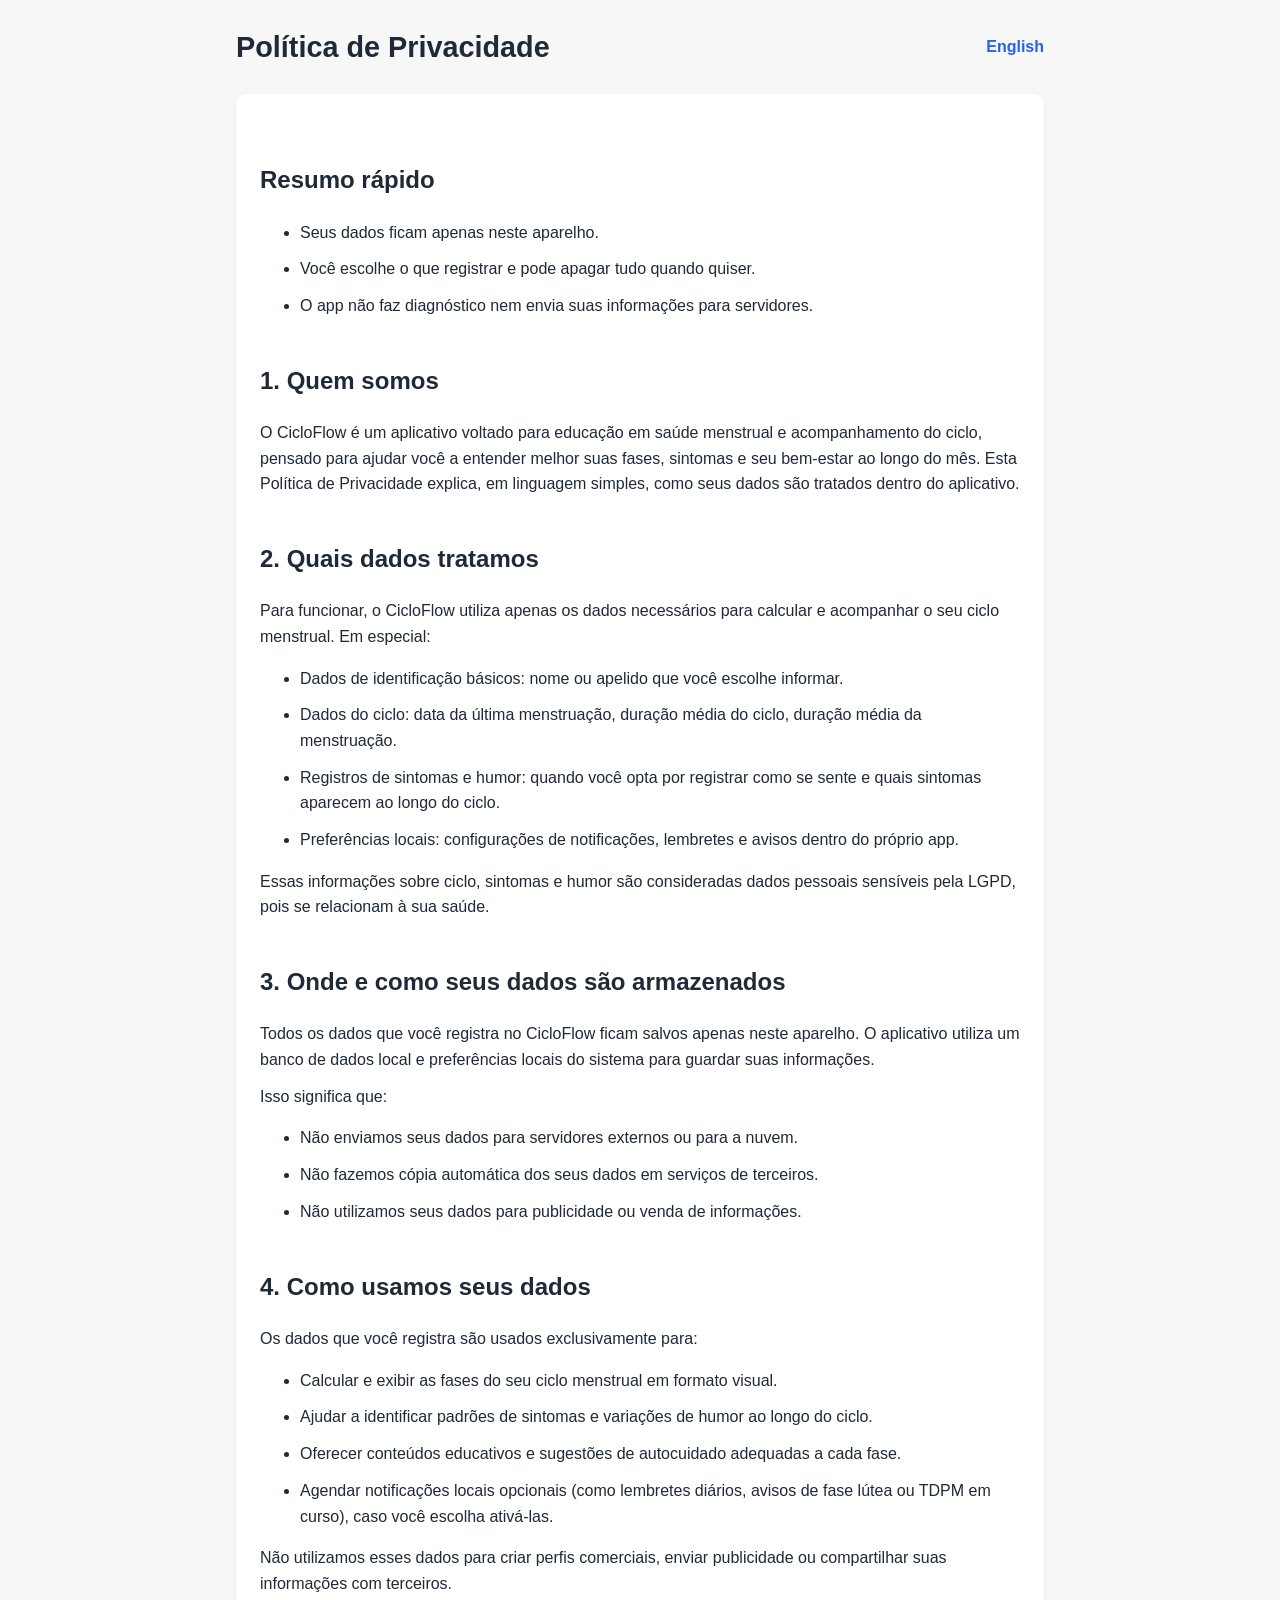
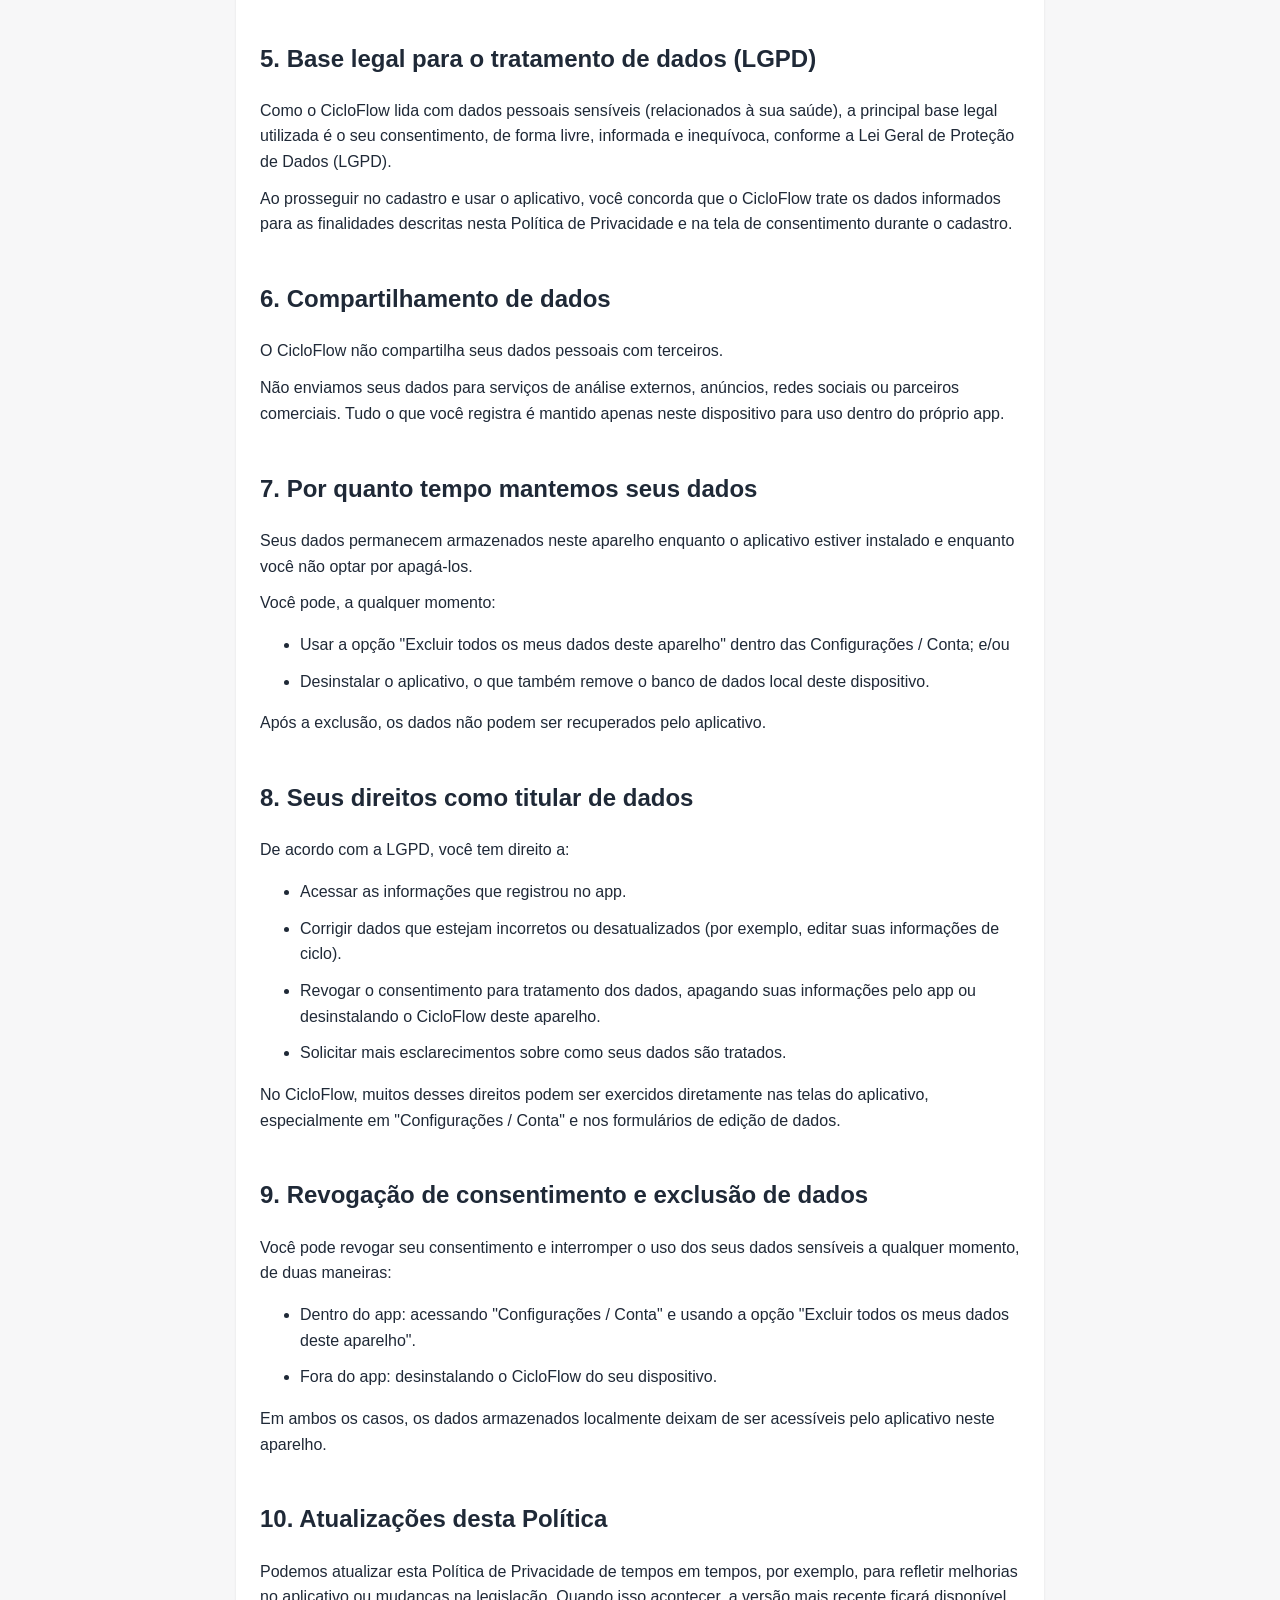
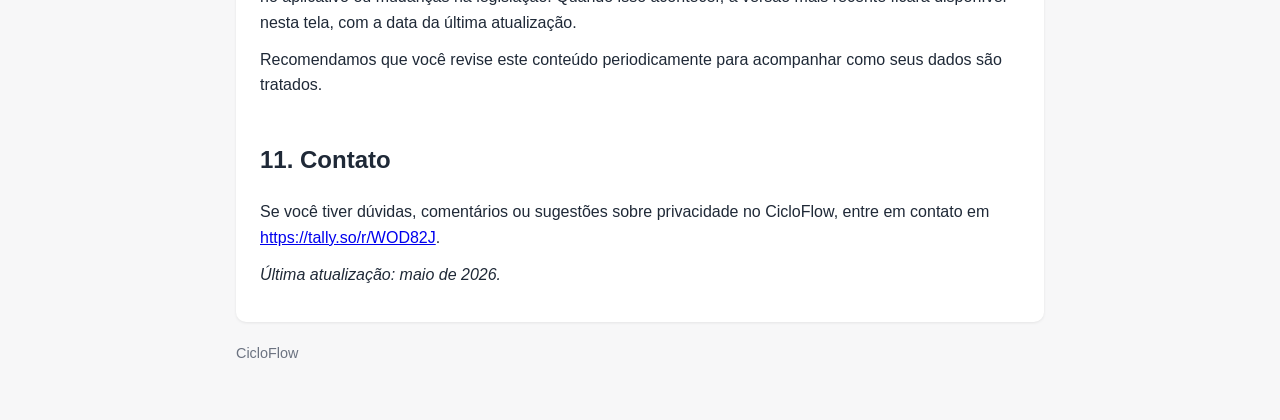
==== privacy/pt.html @ c600f97e "add privacy page" ====
<!DOCTYPE html>
<html lang="pt">
  <head>
    <meta charset="UTF-8" />
    <meta name="viewport" content="width=device-width, initial-scale=1.0" />
    <title>Política de Privacidade | CicloFlow</title>
    <link rel="stylesheet" href="../assets/style.css" />
  </head>
  <body>
    <main class="policy-container">
      <header class="policy-header">
        <h1>Política de Privacidade</h1>
        <a class="lang-switch" href="./en.html">English</a>
      </header>

      <article class="policy-content">
        <h2>Resumo rápido</h2>
        <ul>
          <li>Seus dados ficam apenas neste aparelho.</li>
          <li>Você escolhe o que registrar e pode apagar tudo quando quiser.</li>
          <li>O app não faz diagnóstico nem envia suas informações para servidores.</li>
        </ul>

        <h2>1. Quem somos</h2>
        <p>
          O CicloFlow é um aplicativo voltado para educação em saúde menstrual e
          acompanhamento do ciclo, pensado para ajudar você a entender melhor
          suas fases, sintomas e seu bem-estar ao longo do mês. Esta Política de
          Privacidade explica, em linguagem simples, como seus dados são
          tratados dentro do aplicativo.
        </p>

        <h2>2. Quais dados tratamos</h2>
        <p>
          Para funcionar, o CicloFlow utiliza apenas os dados necessários para
          calcular e acompanhar o seu ciclo menstrual. Em especial:
        </p>
        <ul>
          <li>Dados de identificação básicos: nome ou apelido que você escolhe informar.</li>
          <li>
            Dados do ciclo: data da última menstruação, duração média do ciclo,
            duração média da menstruação.
          </li>
          <li>
            Registros de sintomas e humor: quando você opta por registrar como
            se sente e quais sintomas aparecem ao longo do ciclo.
          </li>
          <li>
            Preferências locais: configurações de notificações, lembretes e
            avisos dentro do próprio app.
          </li>
        </ul>
        <p>
          Essas informações sobre ciclo, sintomas e humor são consideradas dados
          pessoais sensíveis pela LGPD, pois se relacionam à sua saúde.
        </p>

        <h2>3. Onde e como seus dados são armazenados</h2>
        <p>
          Todos os dados que você registra no CicloFlow ficam salvos apenas
          neste aparelho. O aplicativo utiliza um banco de dados local e
          preferências locais do sistema para guardar suas informações.
        </p>
        <p>Isso significa que:</p>
        <ul>
          <li>Não enviamos seus dados para servidores externos ou para a nuvem.</li>
          <li>Não fazemos cópia automática dos seus dados em serviços de terceiros.</li>
          <li>Não utilizamos seus dados para publicidade ou venda de informações.</li>
        </ul>

        <h2>4. Como usamos seus dados</h2>
        <p>Os dados que você registra são usados exclusivamente para:</p>
        <ul>
          <li>Calcular e exibir as fases do seu ciclo menstrual em formato visual.</li>
          <li>
            Ajudar a identificar padrões de sintomas e variações de humor ao
            longo do ciclo.
          </li>
          <li>
            Oferecer conteúdos educativos e sugestões de autocuidado adequadas a
            cada fase.
          </li>
          <li>
            Agendar notificações locais opcionais (como lembretes diários,
            avisos de fase lútea ou TDPM em curso), caso você escolha ativá-las.
          </li>
        </ul>
        <p>
          Não utilizamos esses dados para criar perfis comerciais, enviar
          publicidade ou compartilhar suas informações com terceiros.
        </p>

        <h2>5. Base legal para o tratamento de dados (LGPD)</h2>
        <p>
          Como o CicloFlow lida com dados pessoais sensíveis (relacionados à sua
          saúde), a principal base legal utilizada é o seu consentimento, de
          forma livre, informada e inequívoca, conforme a Lei Geral de Proteção
          de Dados (LGPD).
        </p>
        <p>
          Ao prosseguir no cadastro e usar o aplicativo, você concorda que o
          CicloFlow trate os dados informados para as finalidades descritas
          nesta Política de Privacidade e na tela de consentimento durante o
          cadastro.
        </p>

        <h2>6. Compartilhamento de dados</h2>
        <p>O CicloFlow não compartilha seus dados pessoais com terceiros.</p>
        <p>
          Não enviamos seus dados para serviços de análise externos, anúncios,
          redes sociais ou parceiros comerciais. Tudo o que você registra é
          mantido apenas neste dispositivo para uso dentro do próprio app.
        </p>

        <h2>7. Por quanto tempo mantemos seus dados</h2>
        <p>
          Seus dados permanecem armazenados neste aparelho enquanto o aplicativo
          estiver instalado e enquanto você não optar por apagá-los.
        </p>
        <p>Você pode, a qualquer momento:</p>
        <ul>
          <li>
            Usar a opção "Excluir todos os meus dados deste aparelho" dentro das
            Configurações / Conta; e/ou
          </li>
          <li>
            Desinstalar o aplicativo, o que também remove o banco de dados local
            deste dispositivo.
          </li>
        </ul>
        <p>Após a exclusão, os dados não podem ser recuperados pelo aplicativo.</p>

        <h2>8. Seus direitos como titular de dados</h2>
        <p>De acordo com a LGPD, você tem direito a:</p>
        <ul>
          <li>Acessar as informações que registrou no app.</li>
          <li>
            Corrigir dados que estejam incorretos ou desatualizados (por
            exemplo, editar suas informações de ciclo).
          </li>
          <li>
            Revogar o consentimento para tratamento dos dados, apagando suas
            informações pelo app ou desinstalando o CicloFlow deste aparelho.
          </li>
          <li>Solicitar mais esclarecimentos sobre como seus dados são tratados.</li>
        </ul>
        <p>
          No CicloFlow, muitos desses direitos podem ser exercidos diretamente
          nas telas do aplicativo, especialmente em "Configurações / Conta" e
          nos formulários de edição de dados.
        </p>

        <h2>9. Revogação de consentimento e exclusão de dados</h2>
        <p>
          Você pode revogar seu consentimento e interromper o uso dos seus dados
          sensíveis a qualquer momento, de duas maneiras:
        </p>
        <ul>
          <li>
            Dentro do app: acessando "Configurações / Conta" e usando a opção
            "Excluir todos os meus dados deste aparelho".
          </li>
          <li>Fora do app: desinstalando o CicloFlow do seu dispositivo.</li>
        </ul>
        <p>
          Em ambos os casos, os dados armazenados localmente deixam de ser
          acessíveis pelo aplicativo neste aparelho.
        </p>

        <h2>10. Atualizações desta Política</h2>
        <p>
          Podemos atualizar esta Política de Privacidade de tempos em tempos,
          por exemplo, para refletir melhorias no aplicativo ou mudanças na
          legislação. Quando isso acontecer, a versão mais recente ficará
          disponível nesta tela, com a data da última atualização.
        </p>
        <p>
          Recomendamos que você revise este conteúdo periodicamente para
          acompanhar como seus dados são tratados.
        </p>

        <h2>11. Contato</h2>
        <p>
          Se você tiver dúvidas, comentários ou sugestões sobre privacidade no
          CicloFlow, entre em contato em
          <a href="https://tally.so/r/WOD82J">https://tally.so/r/WOD82J</a>.
        </p>

        <p><em>Última atualização: maio de 2026.</em></p>
      </article>

      <footer class="policy-footer">
        <p>CicloFlow</p>
      </footer>
    </main>
  </body>
</html>
---- assets/style.css ----
:root {
  color-scheme: light dark;
}

* {
  box-sizing: border-box;
}

body {
  margin: 0;
  font-family: -apple-system, BlinkMacSystemFont, "Segoe UI", Roboto, Oxygen,
    Ubuntu, Cantarell, "Helvetica Neue", Arial, sans-serif;
  line-height: 1.6;
  background: #f7f7f8;
  color: #1f2937;
}

.policy-container {
  max-width: 840px;
  margin: 0 auto;
  padding: 24px 16px 40px;
}

.policy-header {
  display: flex;
  align-items: center;
  justify-content: space-between;
  gap: 12px;
  margin-bottom: 24px;
}

.policy-header h1 {
  margin: 0;
  font-size: 1.8rem;
}

.lang-switch {
  display: inline-block;
  text-decoration: none;
  font-weight: 600;
  color: #2563eb;
}

.lang-switch:hover {
  text-decoration: underline;
}

.policy-content {
  background: #ffffff;
  border-radius: 10px;
  padding: 24px;
  box-shadow: 0 1px 3px rgba(0, 0, 0, 0.08);
}

.policy-content h2 {
  margin-top: 1.8em;
}

.policy-content p,
.policy-content li {
  margin: 0.7em 0;
}

.policy-footer {
  margin-top: 20px;
  font-size: 0.9rem;
  color: #6b7280;
}

@media (prefers-color-scheme: dark) {
  body {
    background: #0b1220;
    color: #e5e7eb;
  }

  .policy-content {
    background: #111827;
    box-shadow: none;
    border: 1px solid #1f2937;
  }

  .lang-switch {
    color: #93c5fd;
  }

  .policy-footer {
    color: #9ca3af;
  }
}
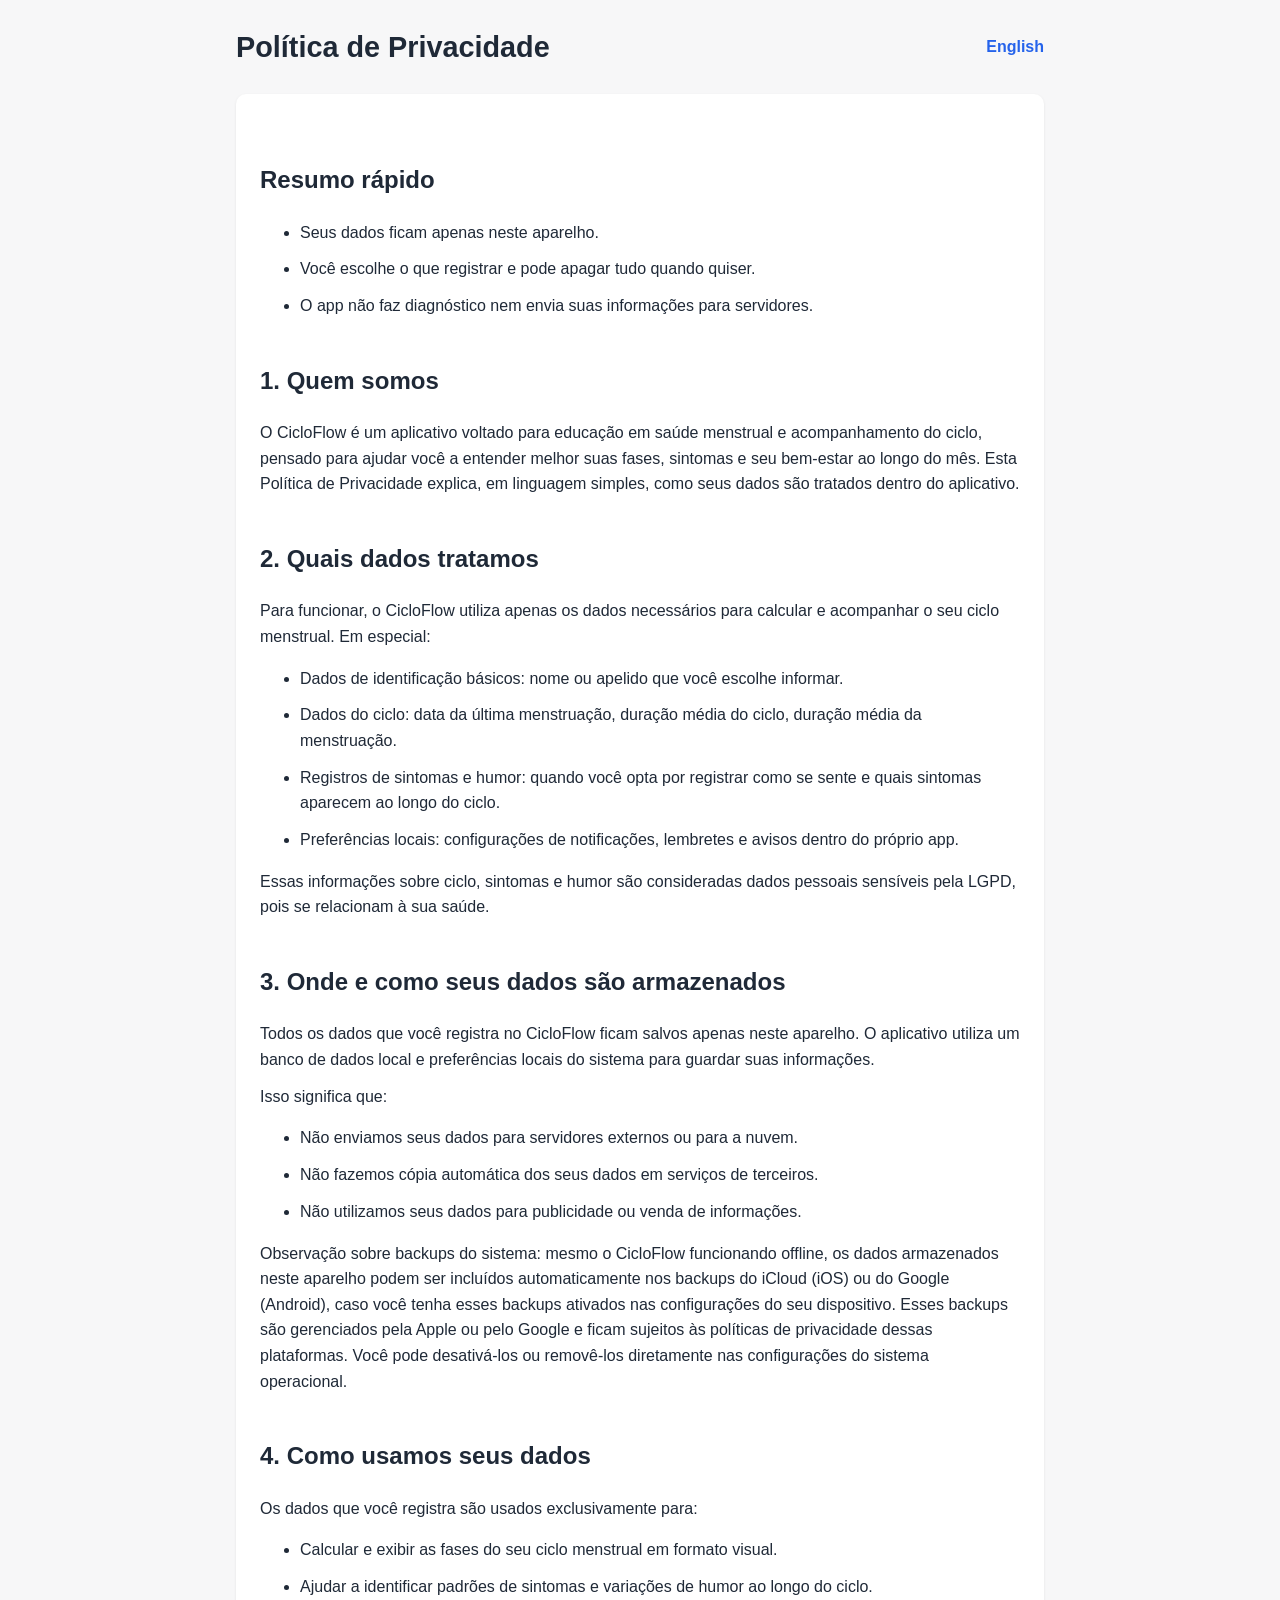
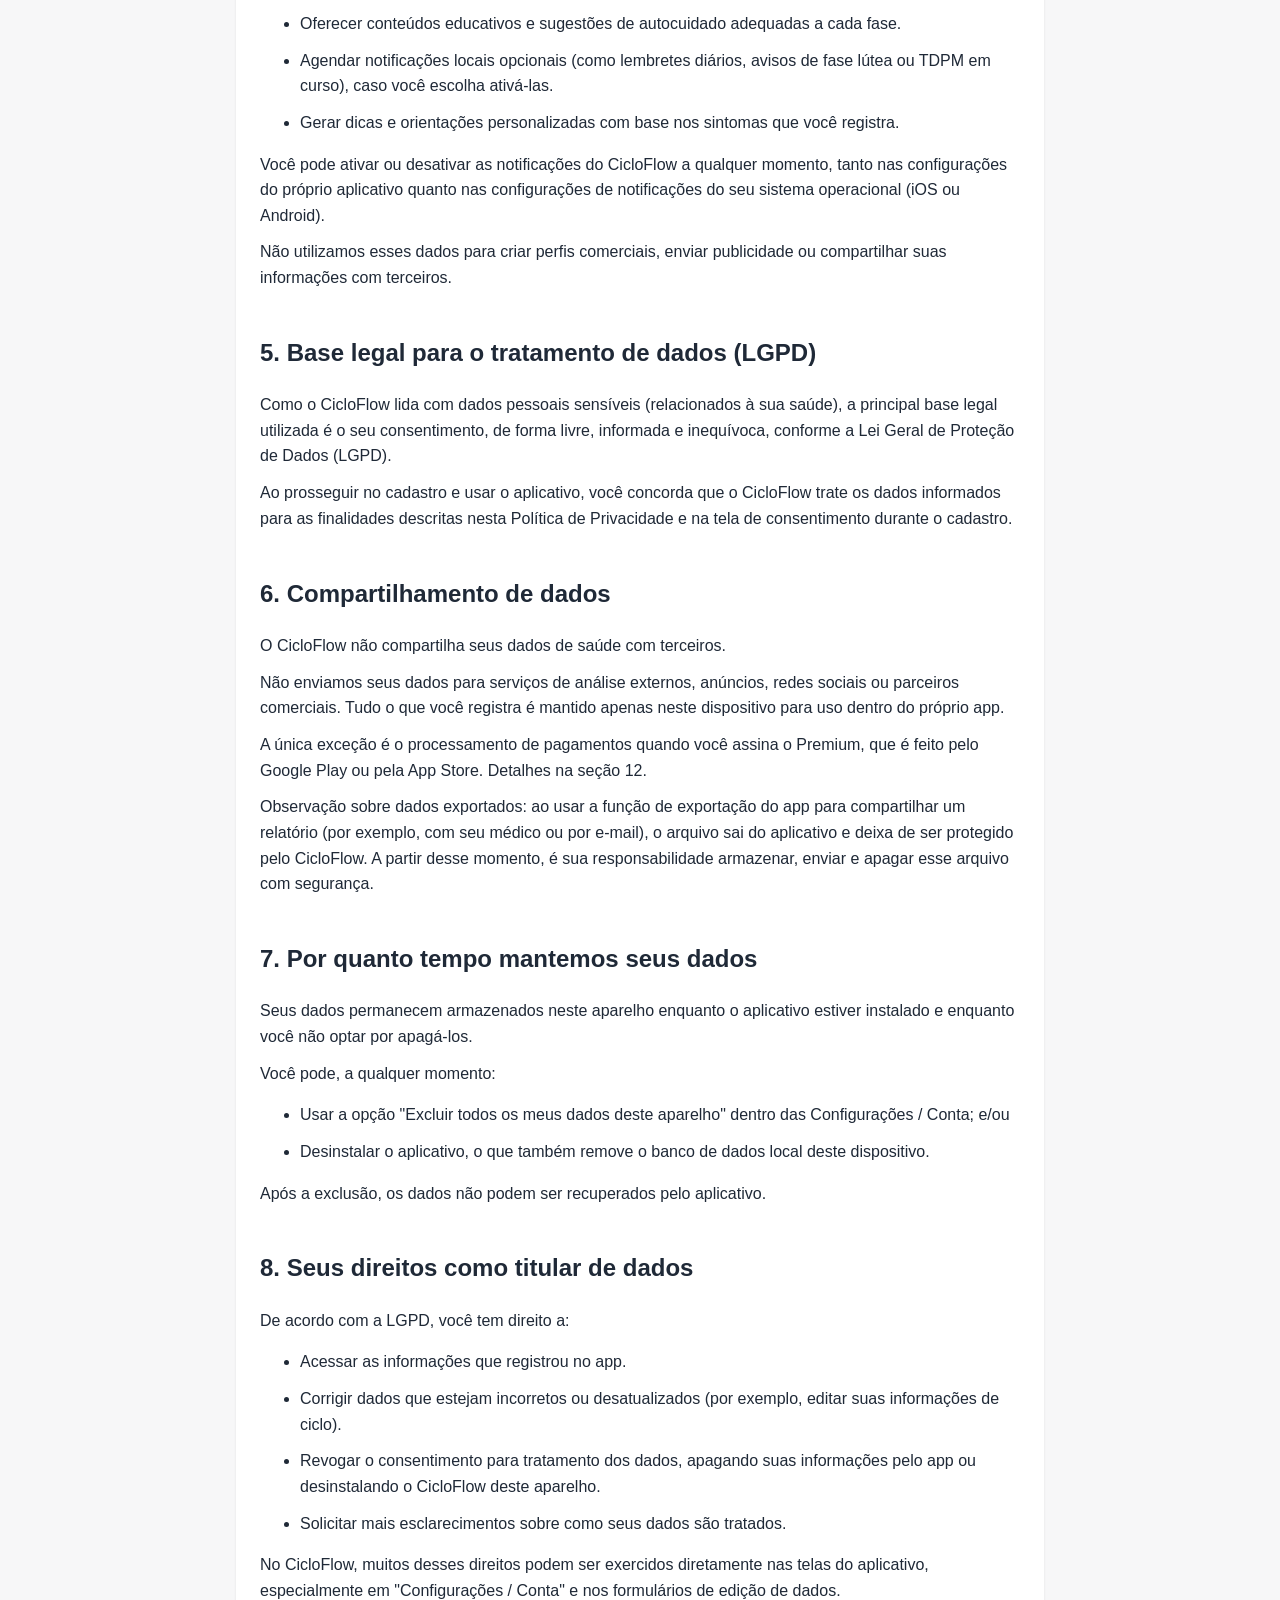
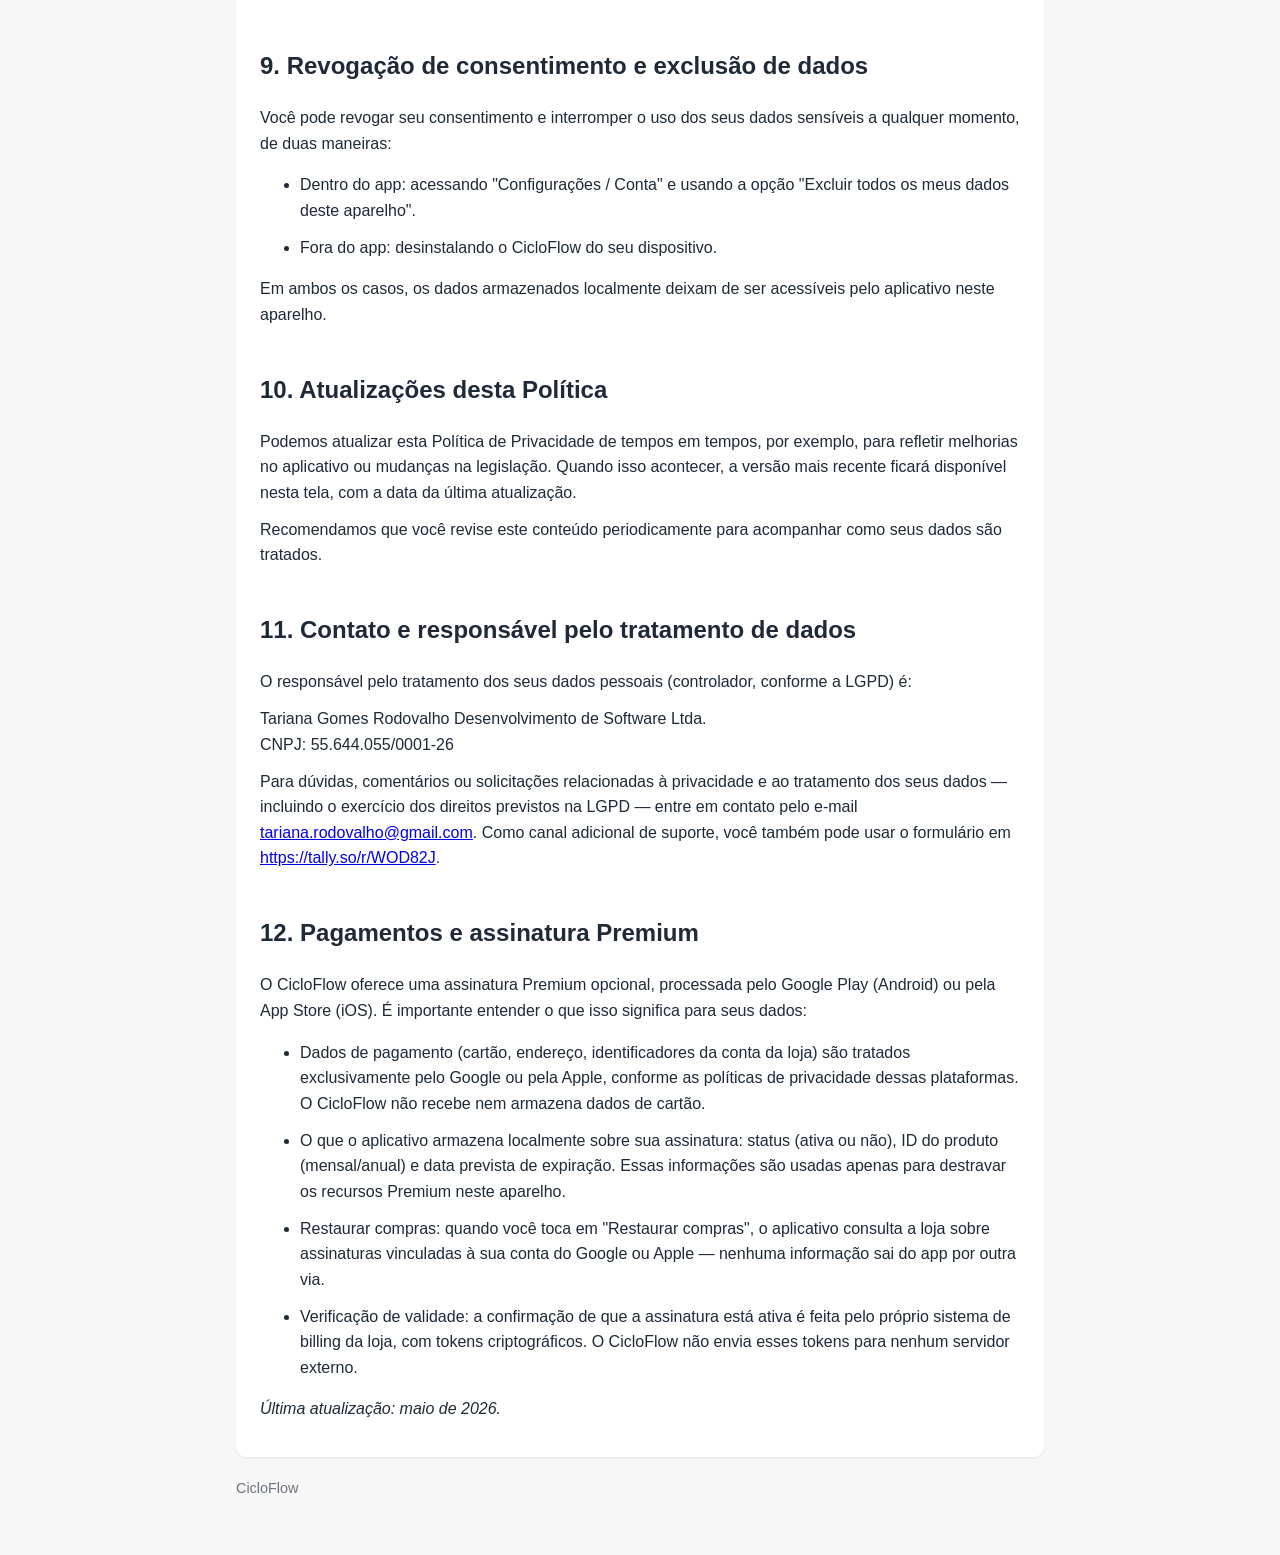
==== commit 06e85d07: "Update Privacy with contact details, store and export privacy" ====
--- a/privacy/pt.html
+++ b/privacy/pt.html
@@ -67,6 +67,16 @@
           <li>Não fazemos cópia automática dos seus dados em serviços de terceiros.</li>
           <li>Não utilizamos seus dados para publicidade ou venda de informações.</li>
         </ul>
+        <p>
+          Observação sobre backups do sistema: mesmo o CicloFlow funcionando
+          offline, os dados armazenados neste aparelho podem ser incluídos
+          automaticamente nos backups do iCloud (iOS) ou do Google (Android),
+          caso você tenha esses backups ativados nas configurações do seu
+          dispositivo. Esses backups são gerenciados pela Apple ou pelo Google
+          e ficam sujeitos às políticas de privacidade dessas plataformas. Você
+          pode desativá-los ou removê-los diretamente nas configurações do
+          sistema operacional.
+        </p>
 
         <h2>4. Como usamos seus dados</h2>
         <p>Os dados que você registra são usados exclusivamente para:</p>
@@ -84,7 +94,17 @@
             Agendar notificações locais opcionais (como lembretes diários,
             avisos de fase lútea ou TDPM em curso), caso você escolha ativá-las.
           </li>
-        </ul>
+          <li>
+            Gerar dicas e orientações personalizadas com base nos sintomas que
+            você registra.
+          </li>
+        </ul>
+        <p>
+          Você pode ativar ou desativar as notificações do CicloFlow a qualquer
+          momento, tanto nas configurações do próprio aplicativo quanto nas
+          configurações de notificações do seu sistema operacional (iOS ou
+          Android).
+        </p>
         <p>
           Não utilizamos esses dados para criar perfis comerciais, enviar
           publicidade ou compartilhar suas informações com terceiros.
@@ -105,11 +125,23 @@
         </p>
 
         <h2>6. Compartilhamento de dados</h2>
-        <p>O CicloFlow não compartilha seus dados pessoais com terceiros.</p>
+        <p>O CicloFlow não compartilha seus dados de saúde com terceiros.</p>
         <p>
           Não enviamos seus dados para serviços de análise externos, anúncios,
           redes sociais ou parceiros comerciais. Tudo o que você registra é
           mantido apenas neste dispositivo para uso dentro do próprio app.
+        </p>
+        <p>
+          A única exceção é o processamento de pagamentos quando você assina o
+          Premium, que é feito pelo Google Play ou pela App Store. Detalhes na
+          seção 12.
+        </p>
+        <p>
+          Observação sobre dados exportados: ao usar a função de exportação do
+          app para compartilhar um relatório (por exemplo, com seu médico ou
+          por e-mail), o arquivo sai do aplicativo e deixa de ser protegido
+          pelo CicloFlow. A partir desse momento, é sua responsabilidade
+          armazenar, enviar e apagar esse arquivo com segurança.
         </p>
 
         <h2>7. Por quanto tempo mantemos seus dados</h2>
@@ -179,12 +211,56 @@
           acompanhar como seus dados são tratados.
         </p>
 
-        <h2>11. Contato</h2>
-        <p>
-          Se você tiver dúvidas, comentários ou sugestões sobre privacidade no
-          CicloFlow, entre em contato em
+        <h2>11. Contato e responsável pelo tratamento de dados</h2>
+        <p>
+          O responsável pelo tratamento dos seus dados pessoais (controlador,
+          conforme a LGPD) é:
+        </p>
+        <p>
+          Tariana Gomes Rodovalho Desenvolvimento de Software Ltda.<br />
+          CNPJ: 55.644.055/0001-26
+        </p>
+        <p>
+          Para dúvidas, comentários ou solicitações relacionadas à privacidade
+          e ao tratamento dos seus dados — incluindo o exercício dos direitos
+          previstos na LGPD — entre em contato pelo e-mail
+          <a href="mailto:tariana.rodovalho@gmail.com">tariana.rodovalho@gmail.com</a>.
+          Como canal adicional de suporte, você também pode usar o formulário
+          em
           <a href="https://tally.so/r/WOD82J">https://tally.so/r/WOD82J</a>.
         </p>
+
+        <h2>12. Pagamentos e assinatura Premium</h2>
+        <p>
+          O CicloFlow oferece uma assinatura Premium opcional, processada pelo
+          Google Play (Android) ou pela App Store (iOS). É importante entender
+          o que isso significa para seus dados:
+        </p>
+        <ul>
+          <li>
+            Dados de pagamento (cartão, endereço, identificadores da conta da
+            loja) são tratados exclusivamente pelo Google ou pela Apple,
+            conforme as políticas de privacidade dessas plataformas. O
+            CicloFlow não recebe nem armazena dados de cartão.
+          </li>
+          <li>
+            O que o aplicativo armazena localmente sobre sua assinatura: status
+            (ativa ou não), ID do produto (mensal/anual) e data prevista de
+            expiração. Essas informações são usadas apenas para destravar os
+            recursos Premium neste aparelho.
+          </li>
+          <li>
+            Restaurar compras: quando você toca em "Restaurar compras", o
+            aplicativo consulta a loja sobre assinaturas vinculadas à sua conta
+            do Google ou Apple — nenhuma informação sai do app por outra via.
+          </li>
+          <li>
+            Verificação de validade: a confirmação de que a assinatura está
+            ativa é feita pelo próprio sistema de billing da loja, com tokens
+            criptográficos. O CicloFlow não envia esses tokens para nenhum
+            servidor externo.
+          </li>
+        </ul>
 
         <p><em>Última atualização: maio de 2026.</em></p>
       </article>
